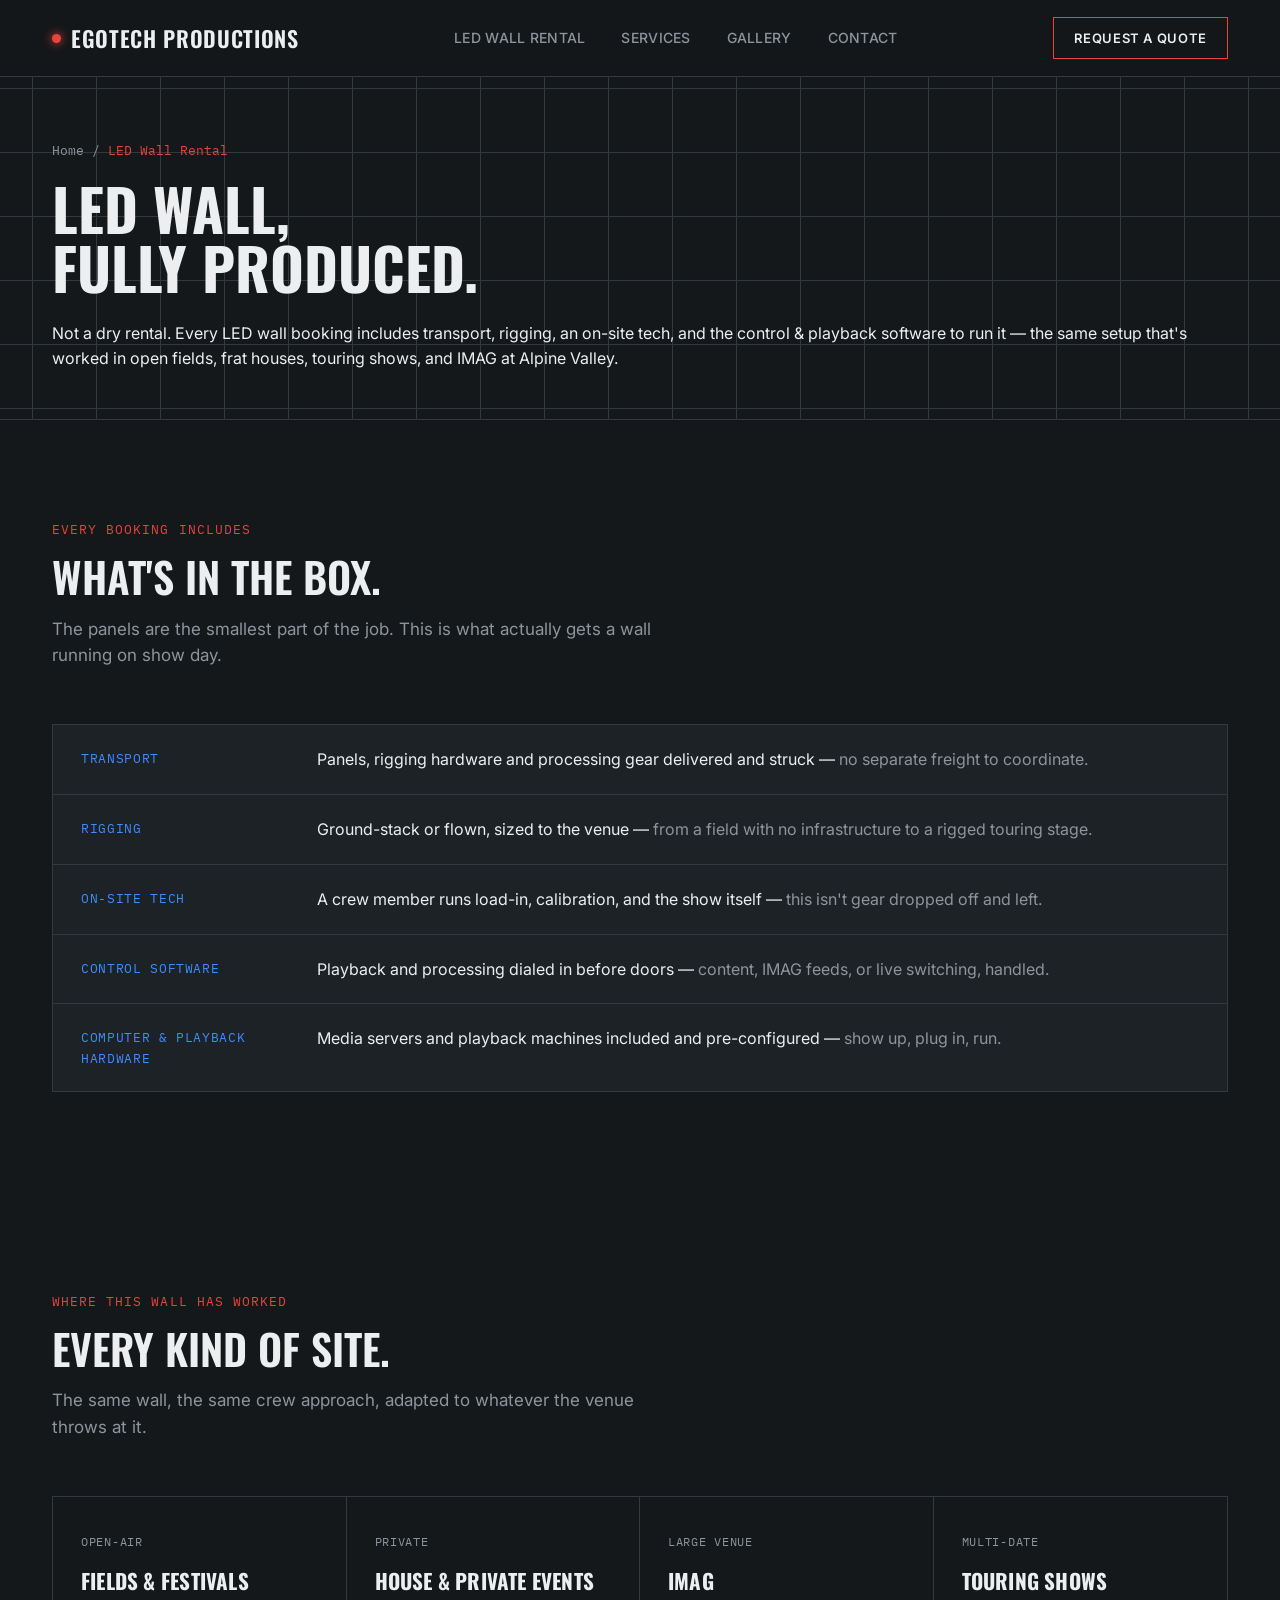
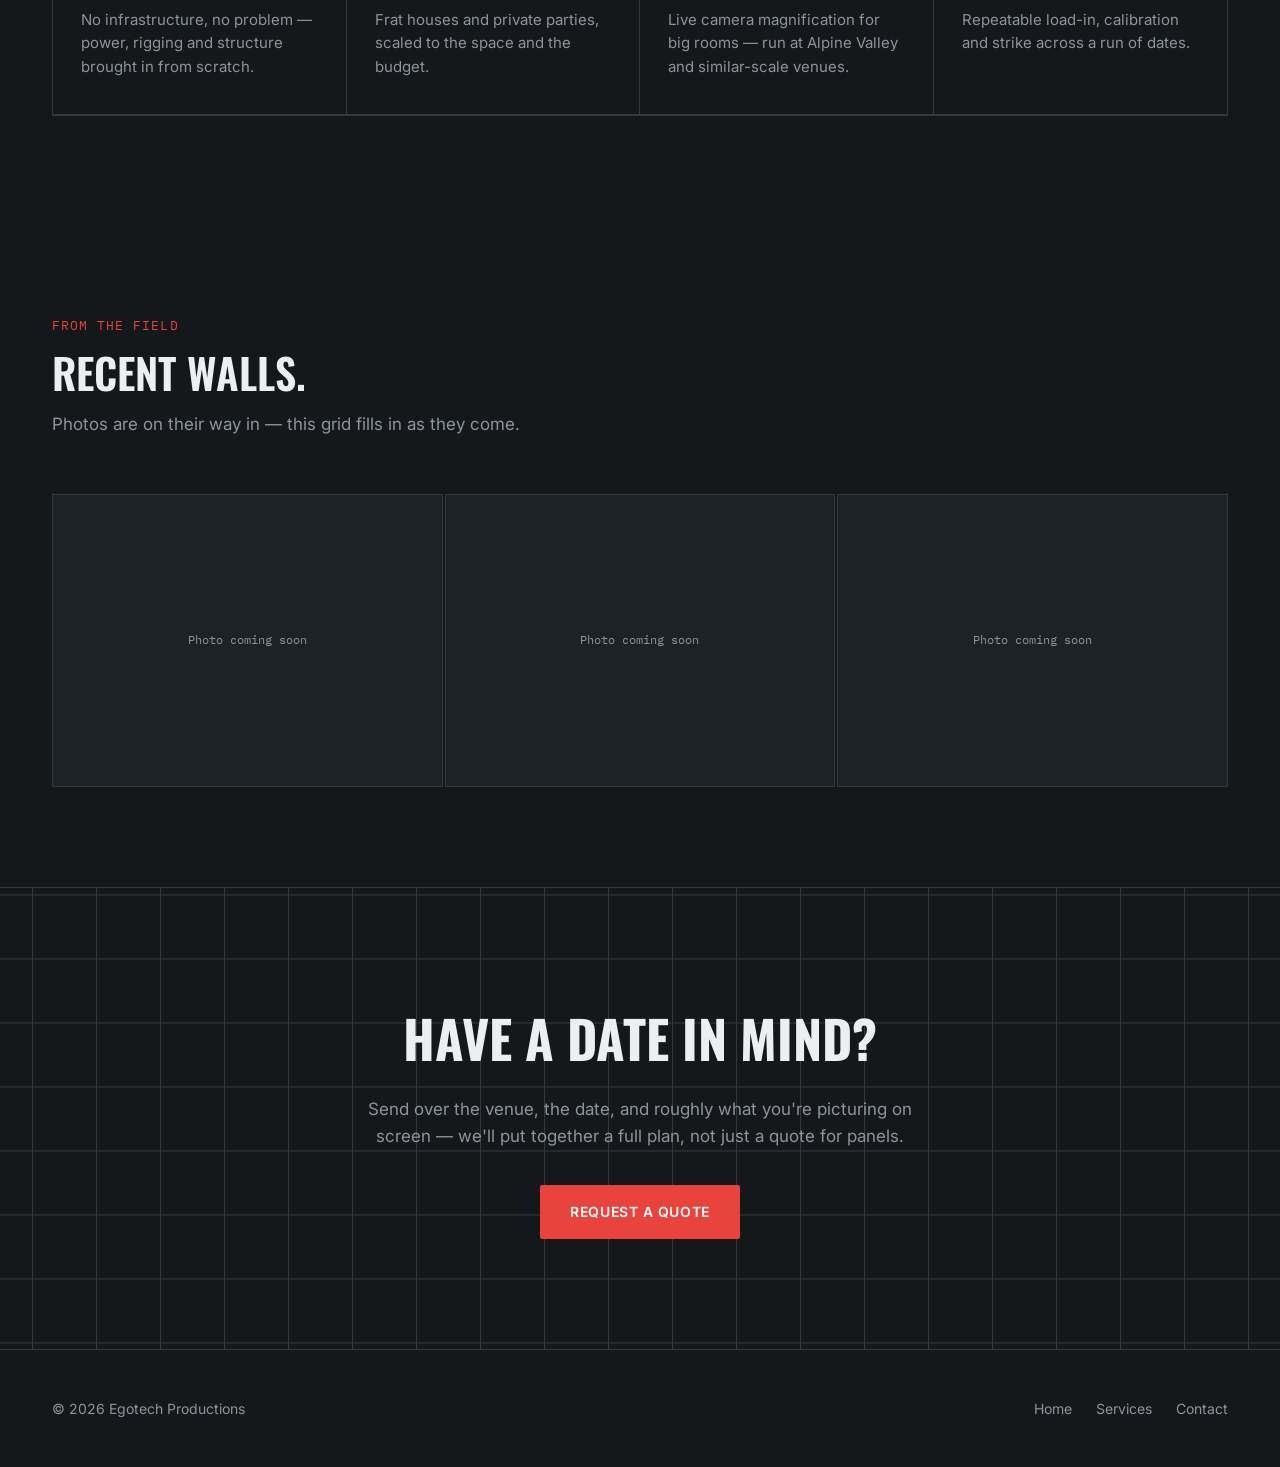
==== led-wall-rental.html @ 149dc55c "Add Egotech Productions site: home and LED wall rental pages Initial static site — landing page with" ====
<!DOCTYPE html>
<html lang="en">
<head>
<meta charset="UTF-8">
<meta name="viewport" content="width=device-width, initial-scale=1.0">
<title>LED Wall Rental — Egotech Productions</title>
<meta name="description" content="LED wall rental with transport, rigging, on-site techs and control software included. Fields, private events, frat houses, IMAG and touring shows.">
<link rel="preconnect" href="https://fonts.googleapis.com">
<link rel="preconnect" href="https://fonts.gstatic.com" crossorigin>
<link href="https://fonts.googleapis.com/css2?family=Oswald:wght@500;600;700&family=Inter:wght@400;500;600&family=IBM+Plex+Mono:wght@400;500&display=swap" rel="stylesheet">
<link rel="stylesheet" href="css/style.css">
</head>
<body>

<header>
  <nav class="wrap nav">
    <a href="index.html" class="brand"><span class="dot"></span>Egotech Productions</a>
    <div class="nav-links">
      <a href="led-wall-rental.html">LED Wall Rental</a>
      <a href="index.html#services">Services</a>
      <a href="index.html#gallery">Gallery</a>
      <a href="index.html#contact">Contact</a>
    </div>
    <a href="index.html#contact" class="nav-cta">Request a Quote</a>
  </nav>
</header>

<div class="page-head panel-grid">
  <div class="wrap">
    <div class="breadcrumb"><a href="index.html">Home</a> / <span class="current">LED Wall Rental</span></div>
    <h1>LED wall,<br>fully produced.</h1>
    <p class="lede mt-lg" style="margin-top:24px;">Not a dry rental. Every LED wall booking includes transport, rigging, an on-site tech, and the control &amp; playback software to run it &mdash; the same setup that's worked in open fields, frat houses, touring shows, and IMAG at Alpine Valley.</p>
  </div>
</div>

<section>
  <div class="wrap">
    <div class="section-head">
      <div class="section-eyebrow">Every booking includes</div>
      <h2>What's in the box.</h2>
      <p>The panels are the smallest part of the job. This is what actually gets a wall running on show day.</p>
    </div>

    <div class="included">
      <div class="included-row">
        <div class="k">Transport</div>
        <div class="v">Panels, rigging hardware and processing gear delivered and struck &mdash; <span>no separate freight to coordinate.</span></div>
      </div>
      <div class="included-row">
        <div class="k">Rigging</div>
        <div class="v">Ground-stack or flown, sized to the venue &mdash; <span>from a field with no infrastructure to a rigged touring stage.</span></div>
      </div>
      <div class="included-row">
        <div class="k">On-Site Tech</div>
        <div class="v">A crew member runs load-in, calibration, and the show itself &mdash; <span>this isn't gear dropped off and left.</span></div>
      </div>
      <div class="included-row">
        <div class="k">Control Software</div>
        <div class="v">Playback and processing dialed in before doors &mdash; <span>content, IMAG feeds, or live switching, handled.</span></div>
      </div>
      <div class="included-row">
        <div class="k">Computer &amp; Playback Hardware</div>
        <div class="v">Media servers and playback machines included and pre-configured &mdash; <span>show up, plug in, run.</span></div>
      </div>
    </div>
  </div>
</section>

<section>
  <div class="wrap">
    <div class="section-head">
      <div class="section-eyebrow">Where this wall has worked</div>
      <h2>Every kind of site.</h2>
      <p>The same wall, the same crew approach, adapted to whatever the venue throws at it.</p>
    </div>

    <div class="panels">
      <div class="panel">
        <div class="tag">Open-Air</div>
        <h3>Fields &amp; Festivals</h3>
        <p>No infrastructure, no problem &mdash; power, rigging and structure brought in from scratch.</p>
      </div>
      <div class="panel">
        <div class="tag">Private</div>
        <h3>House &amp; Private Events</h3>
        <p>Frat houses and private parties, scaled to the space and the budget.</p>
      </div>
      <div class="panel">
        <div class="tag">Large Venue</div>
        <h3>IMAG</h3>
        <p>Live camera magnification for big rooms &mdash; run at Alpine Valley and similar-scale venues.</p>
      </div>
      <div class="panel">
        <div class="tag">Multi-Date</div>
        <h3>Touring Shows</h3>
        <p>Repeatable load-in, calibration and strike across a run of dates.</p>
      </div>
    </div>
  </div>
</section>

<section id="gallery">
  <div class="wrap">
    <div class="section-head">
      <div class="section-eyebrow">From the field</div>
      <h2>Recent walls.</h2>
      <p>Photos are on their way in &mdash; this grid fills in as they come.</p>
    </div>
    <div class="gallery-grid">
      <div class="ph">Photo coming soon</div>
      <div class="ph">Photo coming soon</div>
      <div class="ph">Photo coming soon</div>
    </div>
  </div>
</section>

<section class="cta-band panel-grid">
  <div class="wrap">
    <h2>Have a date in mind?</h2>
    <p>Send over the venue, the date, and roughly what you're picturing on screen &mdash; we'll put together a full plan, not just a quote for panels.</p>
    <a href="mailto:info@egotechproductions.com" class="btn btn-primary">Request a Quote</a>
  </div>
</section>

<footer>
  <div class="wrap footer-row">
    <div>&copy; 2026 Egotech Productions</div>
    <div class="footer-links">
      <a href="index.html">Home</a>
      <a href="index.html#services">Services</a>
      <a href="index.html#contact">Contact</a>
    </div>
  </div>
</footer>

</body>
</html>
---- css/style.css ----
/* ============================================
   EGOTECH PRODUCTIONS — Design Tokens
   Grounded in the actual product: LED walls are
   built from individual physical panels bolted
   together into one image. The panel seam is the
   visual signature throughout this site.
   ============================================ */

:root {
  /* Color */
  --bg: #15181b;
  --bg-panel: #1d2226;
  --bg-panel-raised: #242a2f;
  --line: #33393f;
  --text: #eceeef;
  --text-mute: #8d949c;
  --signal: #e8433d;      /* tally-light red — rec/live indicator */
  --calib: #3f8cff;       /* calibration blue — LED wall test-pattern blue */
  --success: #3ecf8e;

  /* Type */
  --font-display: "Oswald", "Arial Narrow", sans-serif;
  --font-body: "Inter", -apple-system, BlinkMacSystemFont, sans-serif;
  --font-mono: "IBM Plex Mono", "Courier New", monospace;

  /* Layout */
  --panel-unit: 64px; /* base module size, echoes physical LED panel proportions */
  --radius: 2px;       /* road cases and panels have near-zero radius */
  --max-w: 1240px;
}

* { box-sizing: border-box; margin: 0; padding: 0; }

html { scroll-behavior: smooth; }

body {
  background: var(--bg);
  color: var(--text);
  font-family: var(--font-body);
  line-height: 1.55;
  -webkit-font-smoothing: antialiased;
}

img { max-width: 100%; display: block; }
a { color: inherit; text-decoration: none; }

.wrap {
  max-width: var(--max-w);
  margin: 0 auto;
  padding: 0 32px;
}

@media (max-width: 640px) {
  .wrap { padding: 0 20px; }
}

/* Respect reduced motion */
@media (prefers-reduced-motion: reduce) {
  *, *::before, *::after {
    animation-duration: 0.01ms !important;
    animation-iteration-count: 1 !important;
    transition-duration: 0.01ms !important;
    scroll-behavior: auto !important;
  }
}

/* ---------- Panel-seam grid signature ----------
   A literal representation of an LED wall's modular
   construction: thin seams between square panels.
   Used as a background texture and as a structural
   device (numbered "panels" instead of numbered steps). */

.panel-grid {
  background-image:
    linear-gradient(var(--line) 1px, transparent 1px),
    linear-gradient(90deg, var(--line) 1px, transparent 1px);
  background-size: var(--panel-unit) var(--panel-unit);
  background-position: center;
}

/* ---------- Header ---------- */

header {
  position: sticky;
  top: 0;
  z-index: 50;
  background: rgba(21, 24, 27, 0.92);
  backdrop-filter: blur(8px);
  border-bottom: 1px solid var(--line);
}

.nav {
  display: flex;
  align-items: center;
  justify-content: space-between;
  height: 76px;
}

.brand {
  font-family: var(--font-display);
  font-weight: 600;
  font-size: 22px;
  letter-spacing: 0.03em;
  text-transform: uppercase;
  display: flex;
  align-items: center;
  gap: 10px;
}

.brand .dot {
  width: 9px;
  height: 9px;
  background: var(--signal);
  border-radius: 50%;
  display: inline-block;
  box-shadow: 0 0 8px 1px rgba(232, 67, 61, 0.7);
}

.nav-links {
  display: flex;
  gap: 36px;
  font-size: 14px;
  letter-spacing: 0.02em;
  text-transform: uppercase;
  font-weight: 500;
}

.nav-links a { color: var(--text-mute); transition: color 0.15s ease; }
.nav-links a:hover, .nav-links a:focus-visible { color: var(--text); }

.nav-cta {
  border: 1px solid var(--signal);
  color: var(--text);
  padding: 10px 20px;
  font-size: 13px;
  text-transform: uppercase;
  letter-spacing: 0.05em;
  font-weight: 600;
  transition: background 0.15s ease;
}
.nav-cta:hover, .nav-cta:focus-visible { background: var(--signal); }

.nav-toggle { display: none; }

@media (max-width: 800px) {
  .nav-links { display: none; }
  .nav-toggle {
    display: block;
    background: none;
    border: 1px solid var(--line);
    color: var(--text);
    padding: 8px 12px;
    font-family: var(--font-mono);
  }
}

/* ---------- Hero ---------- */

.hero {
  position: relative;
  padding: 120px 0 100px;
  overflow: hidden;
}

.hero-eyebrow {
  font-family: var(--font-mono);
  font-size: 13px;
  color: var(--calib);
  letter-spacing: 0.08em;
  text-transform: uppercase;
  margin-bottom: 22px;
  display: flex;
  align-items: center;
  gap: 10px;
}

.hero-eyebrow::before {
  content: "";
  width: 22px;
  height: 1px;
  background: var(--calib);
}

.hero h1 {
  font-family: var(--font-display);
  font-weight: 600;
  text-transform: uppercase;
  font-size: clamp(42px, 7vw, 84px);
  line-height: 0.98;
  letter-spacing: 0.01em;
  max-width: 15ch;
}

.hero h1 .accent { color: var(--signal); }

.hero p.lede {
  margin-top: 28px;
  font-size: 19px;
  color: var(--text-mute);
  max-width: 52ch;
}

.hero-actions {
  margin-top: 40px;
  display: flex;
  gap: 16px;
  flex-wrap: wrap;
}

.btn {
  display: inline-block;
  padding: 16px 30px;
  font-size: 14px;
  font-weight: 600;
  letter-spacing: 0.04em;
  text-transform: uppercase;
  border-radius: var(--radius);
  transition: transform 0.12s ease, background 0.15s ease, border-color 0.15s ease;
}

.btn-primary {
  background: var(--signal);
  color: #fff;
}
.btn-primary:hover, .btn-primary:focus-visible { background: #ff5a53; transform: translateY(-1px); }

.btn-ghost {
  border: 1px solid var(--line);
  color: var(--text);
}
.btn-ghost:hover, .btn-ghost:focus-visible { border-color: var(--text-mute); }

/* ---------- Stat strip ---------- */

.stat-strip {
  border-top: 1px solid var(--line);
  border-bottom: 1px solid var(--line);
}

.stat-strip .wrap {
  display: grid;
  grid-template-columns: repeat(4, 1fr);
}

.stat {
  padding: 28px 24px;
  border-left: 1px solid var(--line);
}
.stat:first-child { border-left: none; }

.stat .num {
  font-family: var(--font-mono);
  font-size: 30px;
  color: var(--calib);
}
.stat .label {
  margin-top: 6px;
  font-size: 13px;
  color: var(--text-mute);
  text-transform: uppercase;
  letter-spacing: 0.04em;
}

@media (max-width: 700px) {
  .stat-strip .wrap { grid-template-columns: repeat(2, 1fr); }
  .stat:nth-child(3) { border-left: none; }
}

/* ---------- Section scaffolding ---------- */

section { padding: 100px 0; }

.section-head {
  max-width: 62ch;
  margin-bottom: 56px;
}

.section-eyebrow {
  font-family: var(--font-mono);
  font-size: 13px;
  color: var(--signal);
  text-transform: uppercase;
  letter-spacing: 0.08em;
  margin-bottom: 14px;
}

.section-head h2 {
  font-family: var(--font-display);
  text-transform: uppercase;
  font-weight: 600;
  font-size: clamp(28px, 4vw, 42px);
  line-height: 1.08;
}

.section-head p {
  margin-top: 16px;
  color: var(--text-mute);
  font-size: 17px;
}

/* ---------- Service panels (the panel-seam signature applied to a grid of cards) ---------- */

.panels {
  display: grid;
  grid-template-columns: repeat(4, 1fr);
  border: 1px solid var(--line);
}

.panel {
  border-right: 1px solid var(--line);
  border-bottom: 1px solid var(--line);
  padding: 36px 28px;
  position: relative;
  transition: background 0.2s ease;
}
.panel:nth-child(4n) { border-right: none; }

.panel:hover, .panel:focus-within {
  background: var(--bg-panel);
}

.panel .tag {
  font-family: var(--font-mono);
  font-size: 12px;
  color: var(--text-mute);
  text-transform: uppercase;
  letter-spacing: 0.06em;
}

.panel.flagship .tag { color: var(--signal); }

.panel h3 {
  font-family: var(--font-display);
  text-transform: uppercase;
  font-size: 21px;
  margin-top: 14px;
  letter-spacing: 0.01em;
}

.panel p {
  margin-top: 10px;
  color: var(--text-mute);
  font-size: 15px;
}

.panel a.more {
  display: inline-block;
  margin-top: 16px;
  font-size: 13px;
  font-weight: 600;
  color: var(--calib);
  text-transform: uppercase;
  letter-spacing: 0.03em;
}

@media (max-width: 900px) {
  .panels { grid-template-columns: repeat(2, 1fr); }
  .panel:nth-child(4n) { border-right: 1px solid var(--line); }
  .panel:nth-child(2n) { border-right: none; }
}
@media (max-width: 560px) {
  .panels { grid-template-columns: 1fr; }
  .panel { border-right: none !important; }
}

/* ---------- Included-in-every-wall-rental list ---------- */

.included {
  border: 1px solid var(--line);
  background: var(--bg-panel);
}

.included-row {
  display: grid;
  grid-template-columns: 220px 1fr;
  border-bottom: 1px solid var(--line);
  padding: 22px 28px;
  gap: 16px;
}
.included-row:last-child { border-bottom: none; }

.included-row .k {
  font-family: var(--font-mono);
  font-size: 13px;
  color: var(--calib);
  text-transform: uppercase;
  letter-spacing: 0.05em;
  padding-top: 2px;
}

.included-row .v { color: var(--text); font-size: 16px; }
.included-row .v span { color: var(--text-mute); }

@media (max-width: 640px) {
  .included-row { grid-template-columns: 1fr; gap: 6px; padding: 20px; }
}

/* ---------- Venue tape (marquee of places worked) ---------- */

.venue-tape {
  border-top: 1px solid var(--line);
  border-bottom: 1px solid var(--line);
  padding: 26px 0;
  overflow: hidden;
  white-space: nowrap;
}

.venue-tape .track {
  display: inline-flex;
  gap: 48px;
  animation: scroll-left 32s linear infinite;
  font-family: var(--font-mono);
  font-size: 14px;
  color: var(--text-mute);
  text-transform: uppercase;
  letter-spacing: 0.05em;
}

.venue-tape .track span.sep { color: var(--signal); }

@keyframes scroll-left {
  from { transform: translateX(0); }
  to { transform: translateX(-50%); }
}

/* ---------- Gallery ---------- */

.gallery-grid {
  display: grid;
  grid-template-columns: repeat(3, 1fr);
  gap: 2px;
}

.gallery-grid .ph {
  aspect-ratio: 4 / 3;
  background: var(--bg-panel);
  border: 1px solid var(--line);
  display: flex;
  align-items: center;
  justify-content: center;
  font-family: var(--font-mono);
  font-size: 12px;
  color: var(--text-mute);
  text-align: center;
  padding: 10px;
}

@media (max-width: 700px) {
  .gallery-grid { grid-template-columns: repeat(2, 1fr); }
}

/* ---------- CTA band ---------- */

.cta-band {
  border-top: 1px solid var(--line);
  text-align: center;
  padding: 110px 0;
}

.cta-band h2 {
  font-family: var(--font-display);
  text-transform: uppercase;
  font-size: clamp(30px, 5vw, 52px);
}

.cta-band p {
  margin: 18px auto 36px;
  color: var(--text-mute);
  max-width: 50ch;
  font-size: 17px;
}

/* ---------- Footer ---------- */

footer {
  border-top: 1px solid var(--line);
  padding: 48px 0;
}

.footer-row {
  display: flex;
  justify-content: space-between;
  align-items: center;
  flex-wrap: wrap;
  gap: 20px;
  font-size: 14px;
  color: var(--text-mute);
}

.footer-links { display: flex; gap: 24px; }

/* ---------- Breadcrumb / page header for inner pages ---------- */

.page-head {
  padding: 64px 0 48px;
  border-bottom: 1px solid var(--line);
}

.breadcrumb {
  font-family: var(--font-mono);
  font-size: 13px;
  color: var(--text-mute);
  margin-bottom: 18px;
}
.breadcrumb .current { color: var(--signal); }

.page-head h1 {
  font-family: var(--font-display);
  text-transform: uppercase;
  font-size: clamp(34px, 6vw, 58px);
  line-height: 1.02;
}

/* ---------- Utility ---------- */

.mono { font-family: var(--font-mono); }
.mt-lg { margin-top: 64px; }
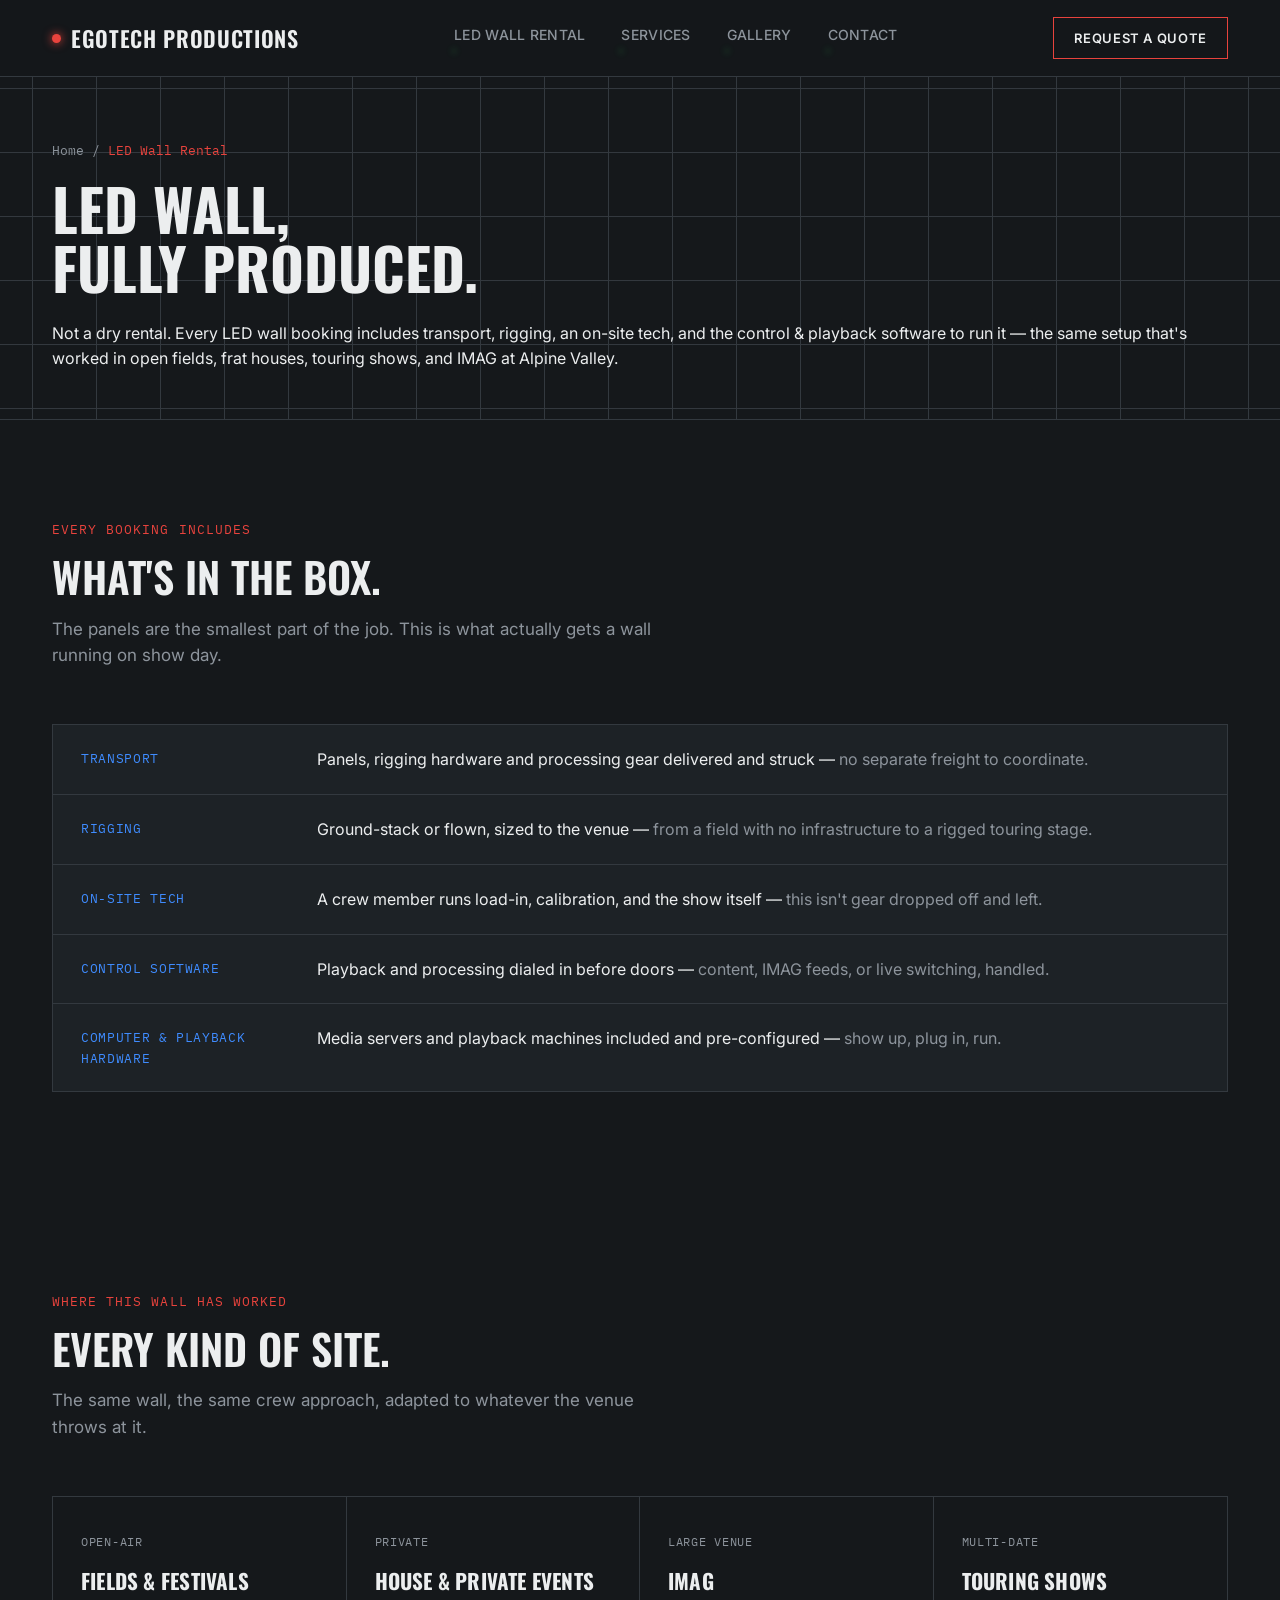
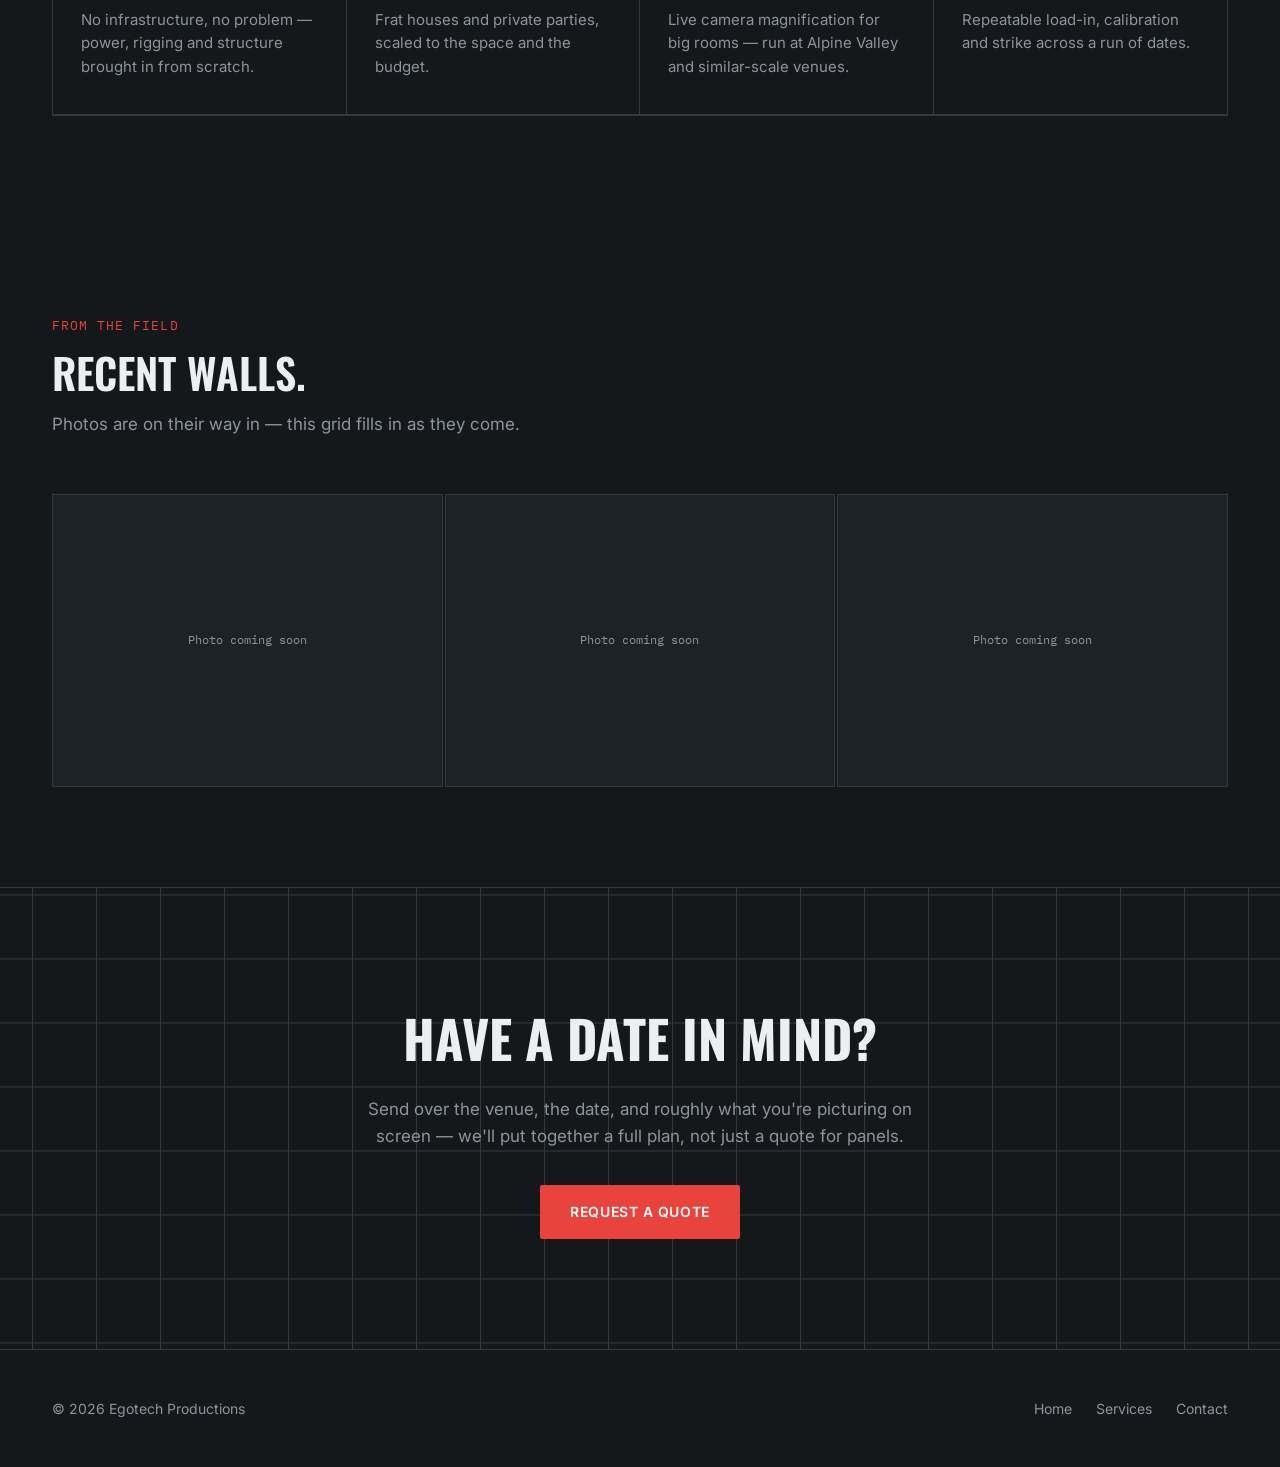
==== commit f73539b8: "Add laser green accent to nav and header Introduces a --laser token (#39ff6a) used for an underline " ====
--- a/led-wall-rental.html
+++ b/led-wall-rental.html
@@ -13,6 +13,7 @@
 <body>
 
 <header>
+  <div class="laser-sweep"></div>
   <nav class="wrap nav">
     <a href="index.html" class="brand"><span class="dot"></span>Egotech Productions</a>
     <div class="nav-links">
--- a/css/style.css
+++ b/css/style.css
@@ -16,6 +16,7 @@
   --text-mute: #8d949c;
   --signal: #e8433d;      /* tally-light red — rec/live indicator */
   --calib: #3f8cff;       /* calibration blue — LED wall test-pattern blue */
+  --laser: #39ff6a;       /* laser green — nod to the laser rig / "Laser Bob" */
   --success: #3ecf8e;
 
   /* Type */
@@ -125,8 +126,48 @@
   font-weight: 500;
 }
 
-.nav-links a { color: var(--text-mute); transition: color 0.15s ease; }
+.nav-links a {
+  position: relative;
+  color: var(--text-mute);
+  padding-bottom: 6px;
+  transition: color 0.15s ease;
+}
+.nav-links a::after {
+  content: "";
+  position: absolute;
+  left: 0;
+  bottom: 0;
+  width: 0;
+  height: 1.5px;
+  background: var(--laser);
+  box-shadow: 0 0 6px 0.5px rgba(57, 255, 106, 0.85);
+  transition: width 0.22s ease-out;
+}
 .nav-links a:hover, .nav-links a:focus-visible { color: var(--text); }
+.nav-links a:hover::after, .nav-links a:focus-visible::after { width: 100%; }
+
+/* ---------- Laser sweep — a single pass across the header on load ---------- */
+
+.laser-sweep {
+  position: absolute;
+  top: 0;
+  left: -15%;
+  width: 12%;
+  height: 1px;
+  pointer-events: none;
+  background: linear-gradient(90deg, transparent, var(--laser) 45%, var(--laser) 55%, transparent);
+  box-shadow: 0 0 8px 1px rgba(57, 255, 106, 0.9);
+  opacity: 0;
+  animation: laser-sweep-run 2.4s ease-in-out 0.4s 1 both;
+}
+
+@keyframes laser-sweep-run {
+  0%   { left: -15%; opacity: 0; }
+  6%   { opacity: 1; }
+  55%  { opacity: 0.9; }
+  90%  { opacity: 0; }
+  100% { left: 105%; opacity: 0; }
+}
 
 .nav-cta {
   border: 1px solid var(--signal);
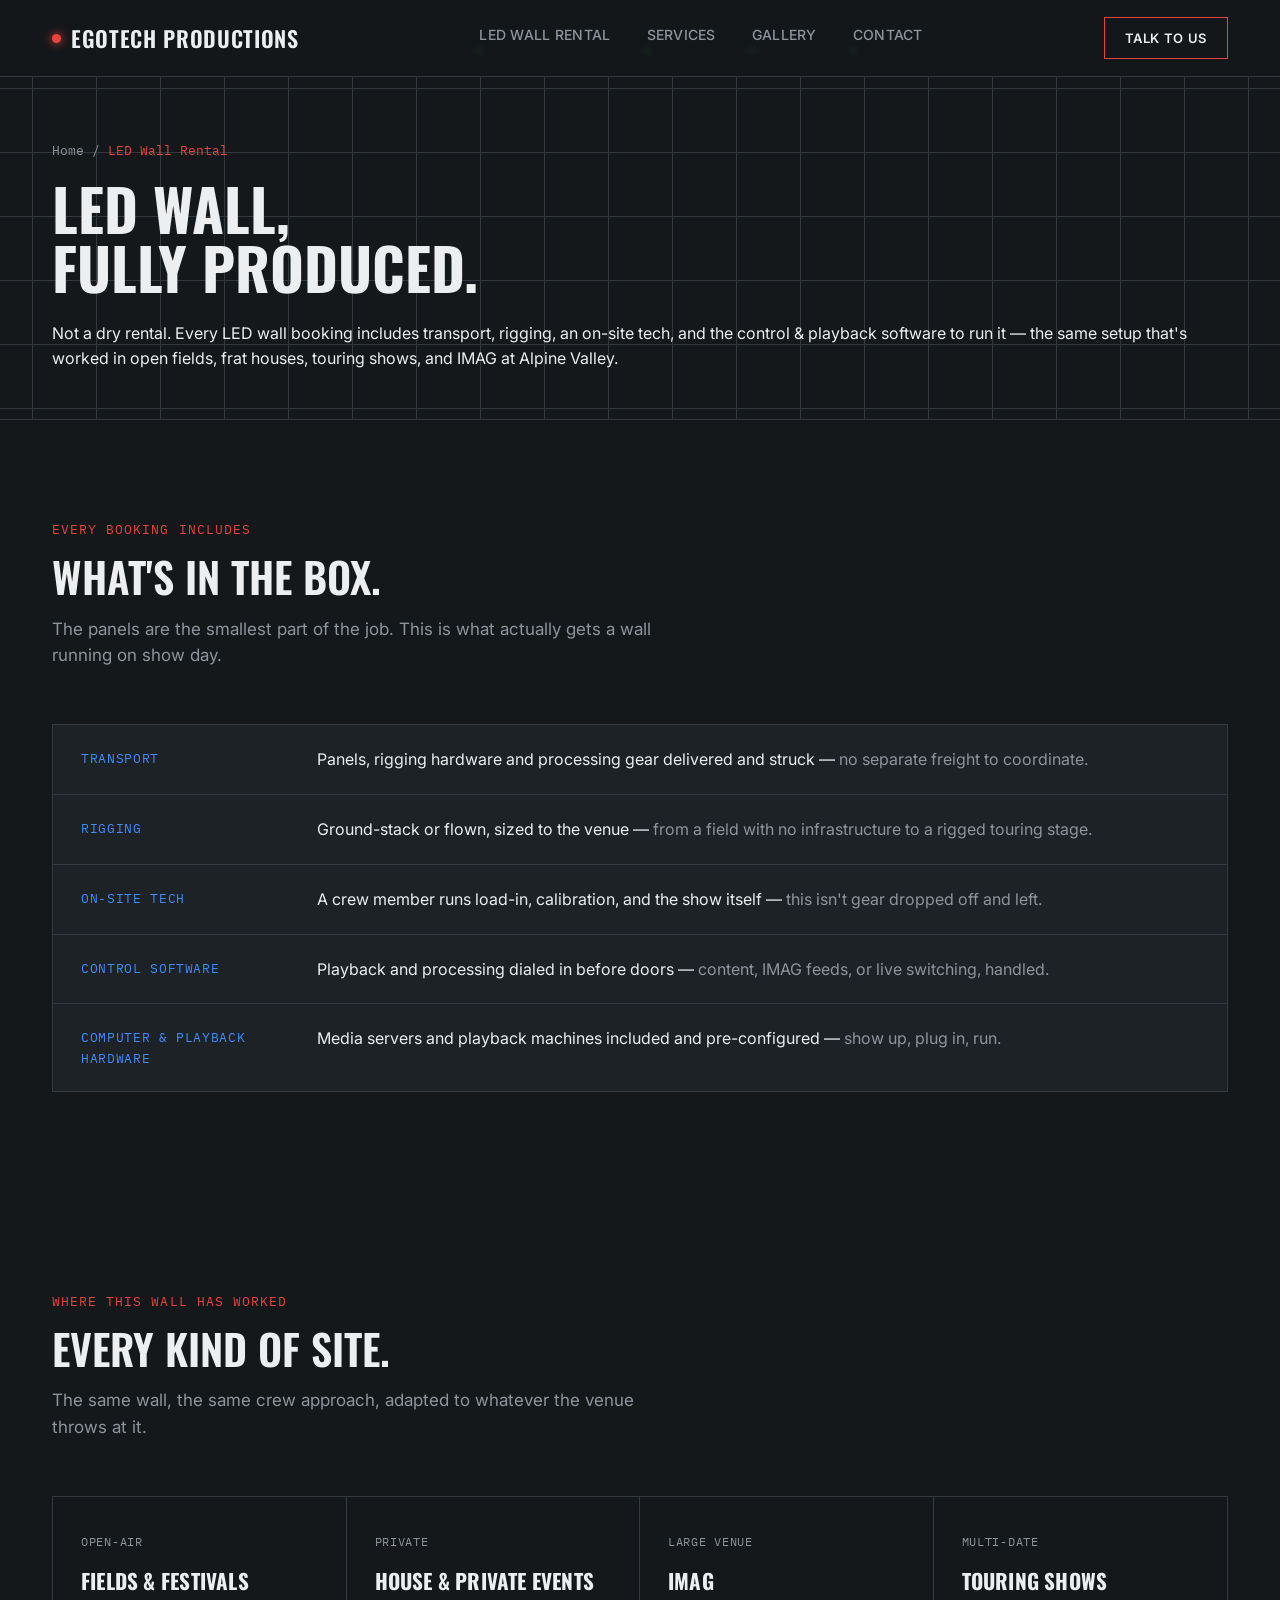
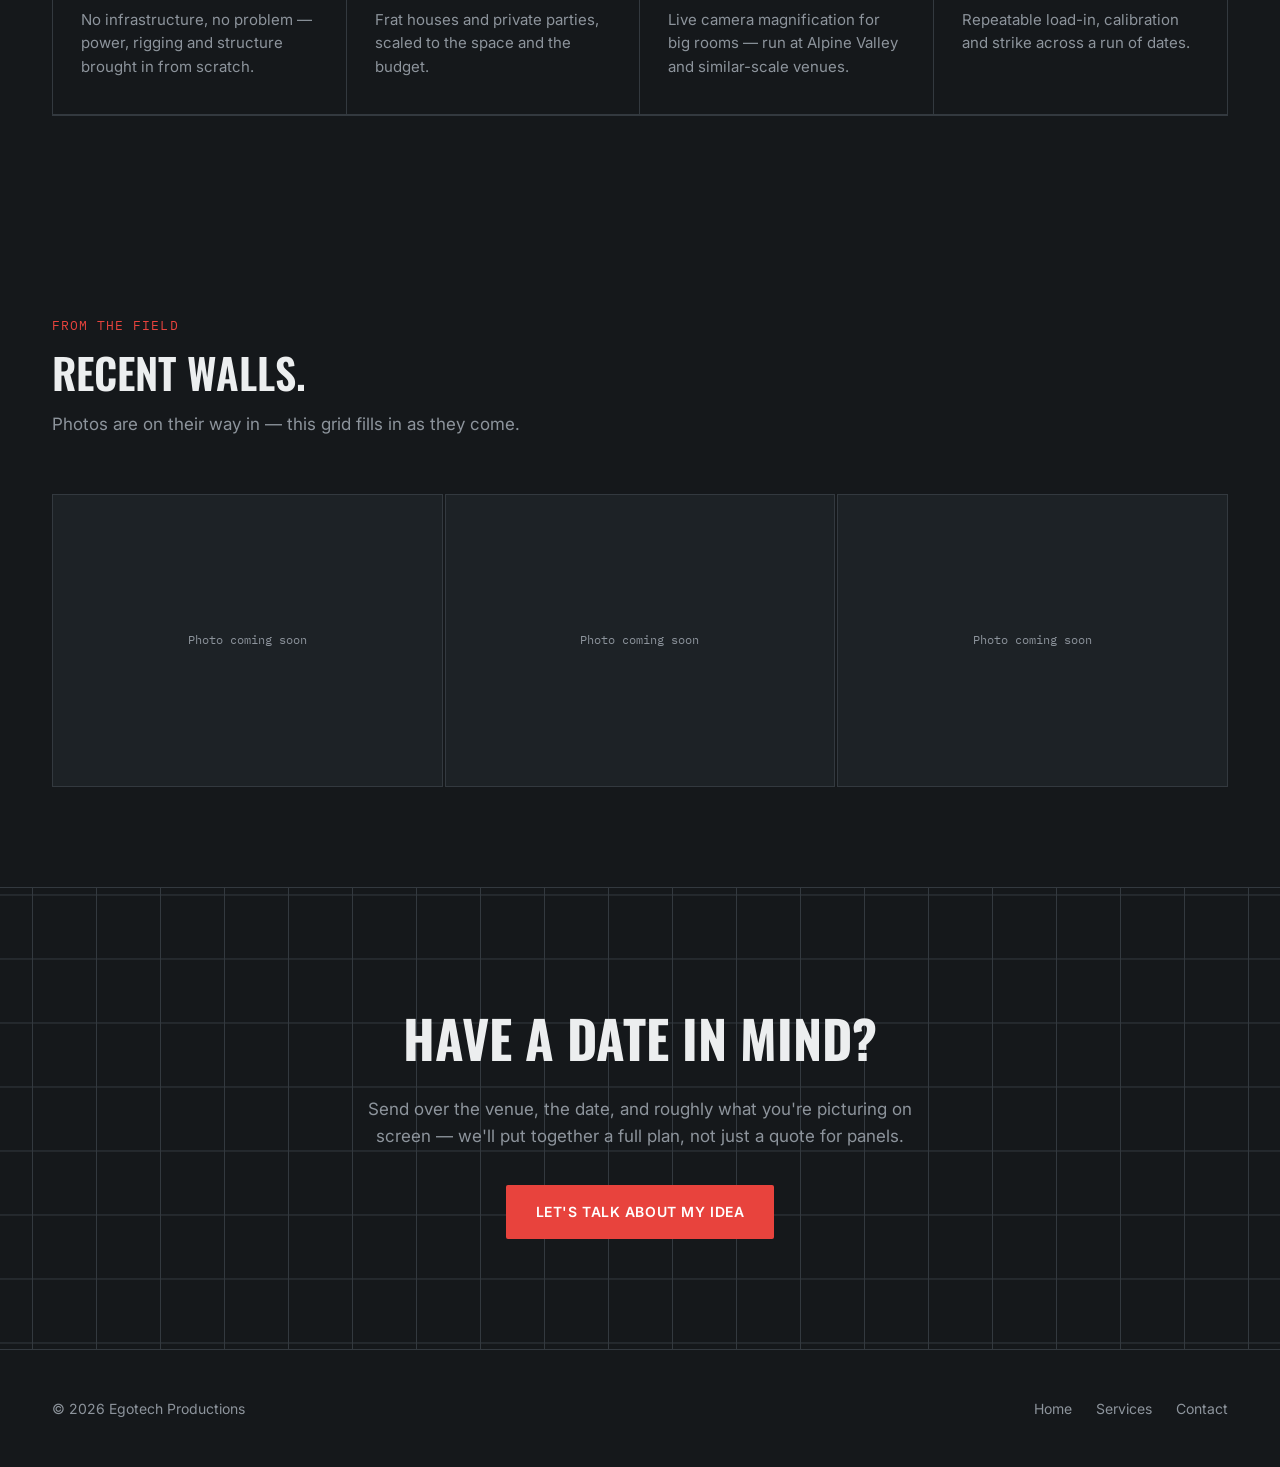
==== commit 927049b4: "Reword the quote buttons around the conversation Nav reads Talk to Us; the hero and closing calls to" ====
--- a/led-wall-rental.html
+++ b/led-wall-rental.html
@@ -22,7 +22,7 @@
       <a href="index.html#gallery">Gallery</a>
       <a href="index.html#contact">Contact</a>
     </div>
-    <a href="index.html#contact" class="nav-cta">Request a Quote</a>
+    <a href="index.html#contact" class="nav-cta">Talk to Us</a>
   </nav>
 </header>
 
@@ -119,7 +119,7 @@
   <div class="wrap">
     <h2>Have a date in mind?</h2>
     <p>Send over the venue, the date, and roughly what you're picturing on screen &mdash; we'll put together a full plan, not just a quote for panels.</p>
-    <a href="mailto:info@egotechproductions.com" class="btn btn-primary">Request a Quote</a>
+    <a href="mailto:info@egotechproductions.com" class="btn btn-primary">Let's Talk About My Idea</a>
   </div>
 </section>
 
--- a/css/style.css
+++ b/css/style.css
@@ -88,6 +88,7 @@
   background: rgba(21, 24, 27, 0.92);
   backdrop-filter: blur(8px);
   border-bottom: 1px solid var(--line);
+  overflow: hidden;   /* contains the laser sweep as it exits right */
 }
 
 .nav {
@@ -169,6 +170,9 @@
   100% { left: 105%; opacity: 0; }
 }
 
+/* Second pass along the venue tape's top edge, trailing the header sweep. */
+.laser-sweep-tape { animation-delay: 0.8s; }
+
 .nav-cta {
   border: 1px solid var(--signal);
   color: var(--text);
@@ -394,14 +398,24 @@
   letter-spacing: 0.03em;
 }
 
+/* The why section runs three panels, not four, so it gets its own column count. */
+#why .panels { grid-template-columns: repeat(3, 1fr); }
+#why .panel:nth-child(3n) { border-right: none; }
+
 @media (max-width: 900px) {
   .panels { grid-template-columns: repeat(2, 1fr); }
   .panel:nth-child(4n) { border-right: 1px solid var(--line); }
   .panel:nth-child(2n) { border-right: none; }
+
+  #why .panels { grid-template-columns: repeat(2, 1fr); }
+  #why .panel:nth-child(2n) { border-right: none; }
+  #why .panel:nth-child(3) { grid-column: 1 / -1; }   /* fills the odd row */
 }
 @media (max-width: 560px) {
   .panels { grid-template-columns: 1fr; }
   .panel { border-right: none !important; }
+
+  #why .panels { grid-template-columns: 1fr; }
 }
 
 /* ---------- Included-in-every-wall-rental list ---------- */
@@ -439,11 +453,33 @@
 /* ---------- Venue tape (marquee of places worked) ---------- */
 
 .venue-tape {
+  position: relative;   /* containing block for the laser sweep */
   border-top: 1px solid var(--line);
   border-bottom: 1px solid var(--line);
   padding: 26px 0;
   overflow: hidden;
+  display: flex;
+  align-items: center;
+  gap: 28px;
+}
+
+.venue-tape-label {
+  flex-shrink: 0;
+  padding-left: 32px;
+  padding-right: 24px;
+  border-right: 1px solid var(--line);
+  font-family: var(--font-mono);
+  font-size: 13px;
+  color: var(--calib);
+  text-transform: uppercase;
+  letter-spacing: 0.05em;
   white-space: nowrap;
+}
+
+.venue-tape-scroll {
+  overflow: hidden;
+  white-space: nowrap;
+  flex: 1;
 }
 
 .venue-tape .track {
@@ -462,6 +498,10 @@
 @keyframes scroll-left {
   from { transform: translateX(0); }
   to { transform: translateX(-50%); }
+}
+
+@media (max-width: 640px) {
+  .venue-tape-label { padding-left: 20px; padding-right: 16px; font-size: 11px; }
 }
 
 /* ---------- Gallery ---------- */
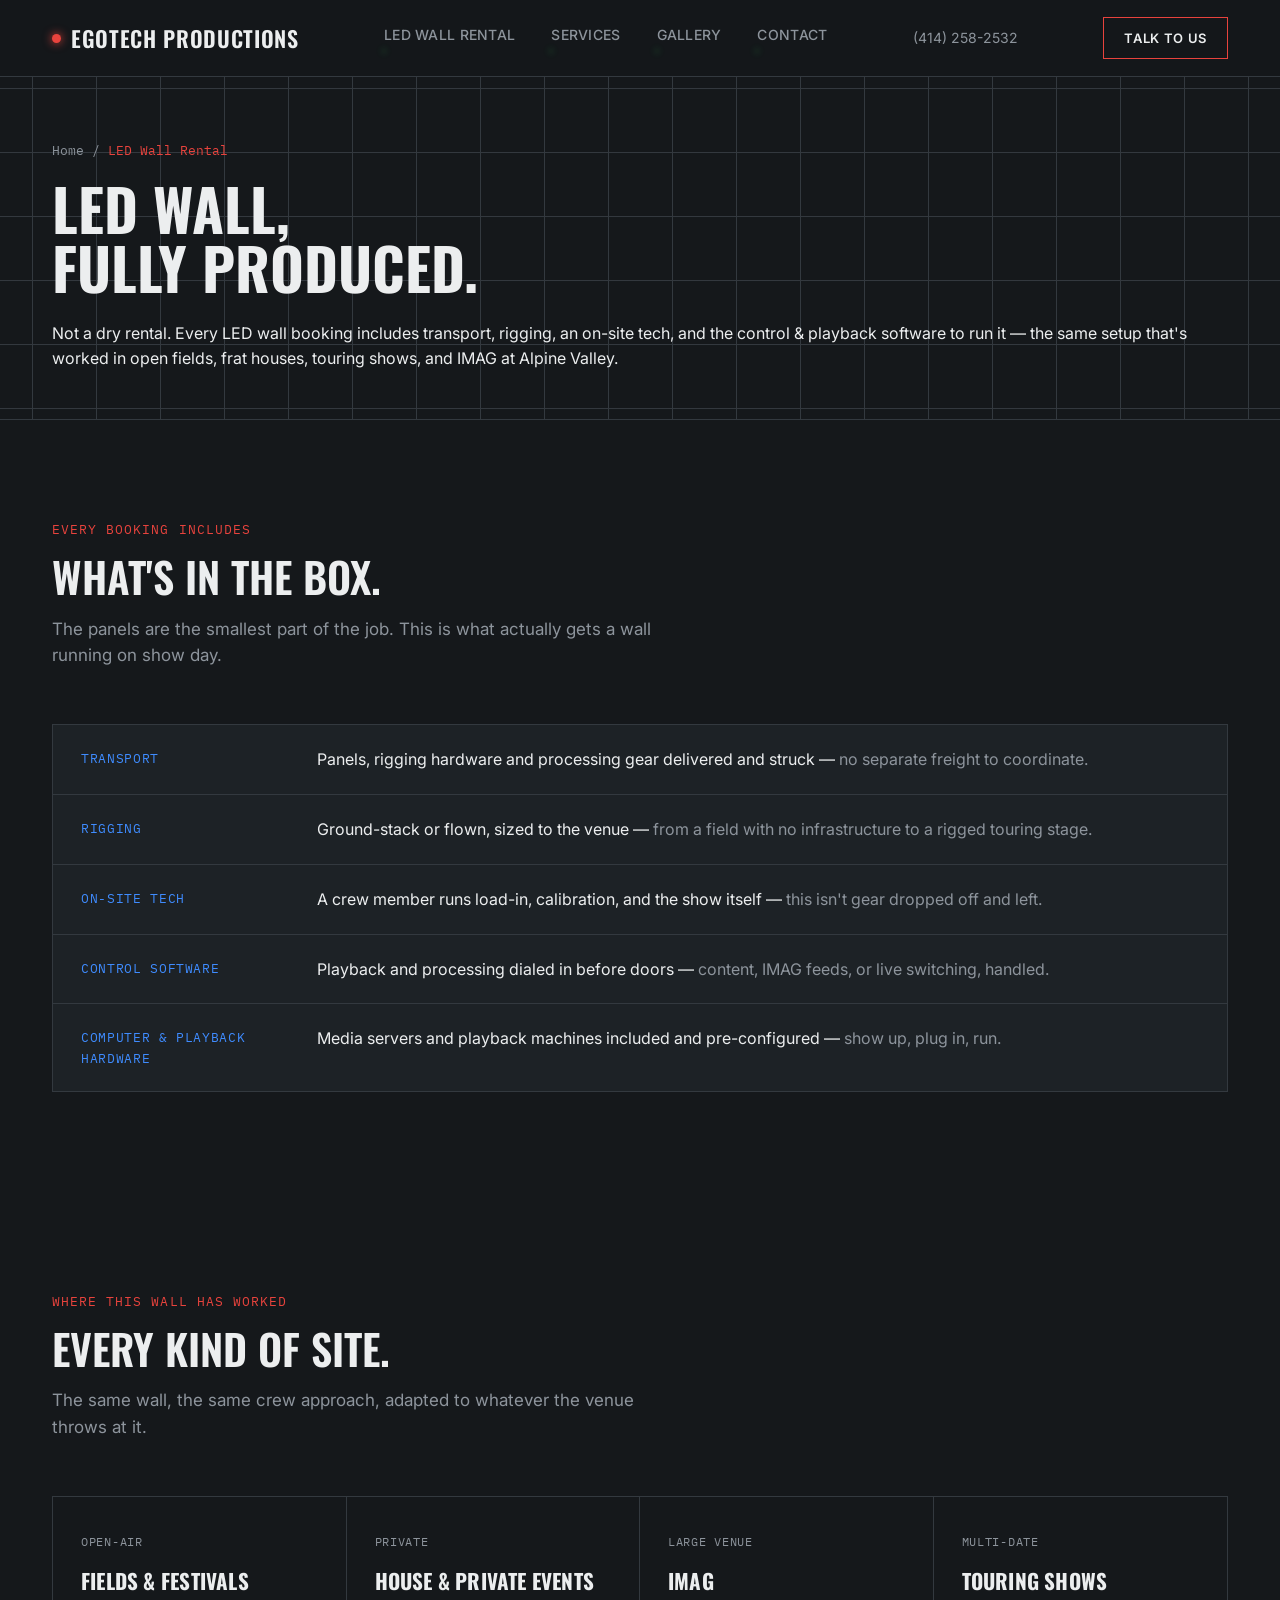
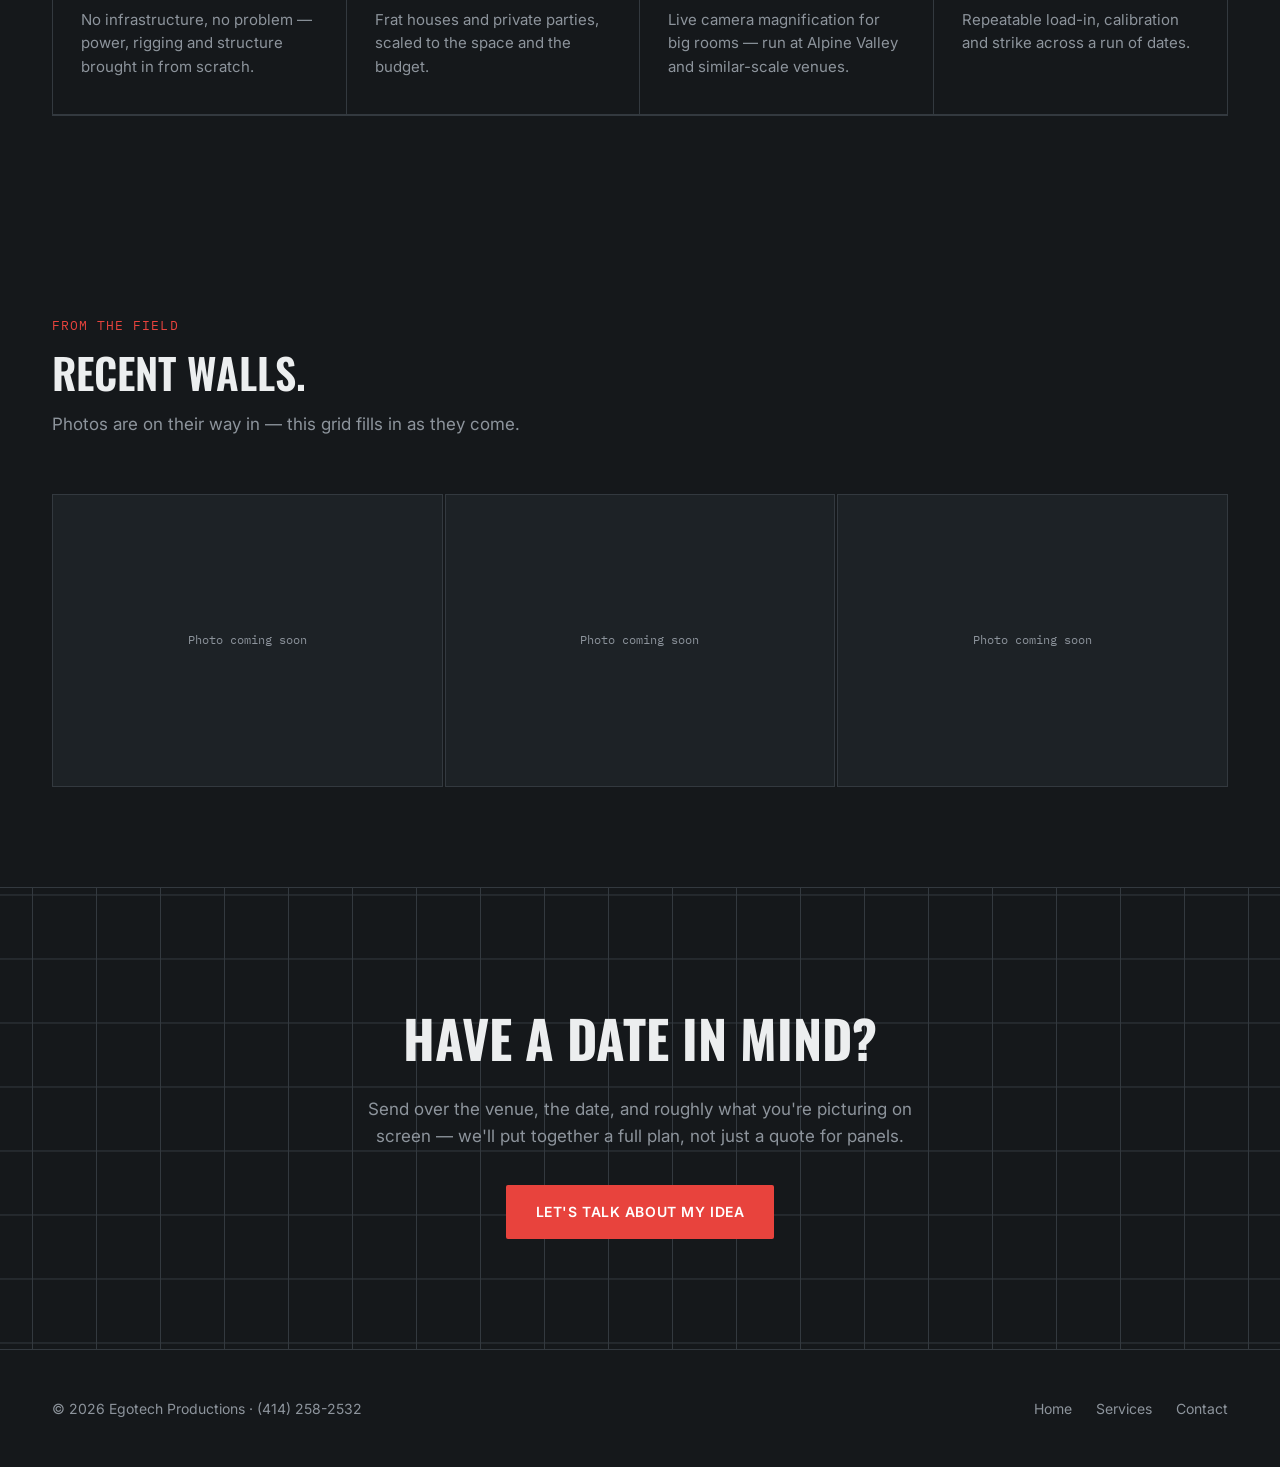
==== commit e9a4acdd: "Add the phone number to the LED wall page Same nav and footer treatment as the home page, so the hea" ====
--- a/led-wall-rental.html
+++ b/led-wall-rental.html
@@ -22,6 +22,7 @@
       <a href="index.html#gallery">Gallery</a>
       <a href="index.html#contact">Contact</a>
     </div>
+    <a href="tel:+14142582532" class="nav-phone">(414) 258-2532</a>
     <a href="index.html#contact" class="nav-cta">Talk to Us</a>
   </nav>
 </header>
@@ -119,13 +120,13 @@
   <div class="wrap">
     <h2>Have a date in mind?</h2>
     <p>Send over the venue, the date, and roughly what you're picturing on screen &mdash; we'll put together a full plan, not just a quote for panels.</p>
-    <a href="mailto:info@egotechproductions.com" class="btn btn-primary">Let's Talk About My Idea</a>
+    <a href="mailto:info@egotechproductions.com?subject=LED%20wall%20rental%20-%20let%27s%20talk%20about%20my%20idea&amp;body=Date%3A%0D%0A%0D%0AVenue%20%2F%20location%3A%0D%0A%0D%0ARough%20screen%20size%20or%20space%3A%0D%0A%0D%0AWhat%20I%27m%20picturing%3A%0D%0A" class="btn btn-primary">Let's Talk About My Idea</a>
   </div>
 </section>
 
 <footer>
   <div class="wrap footer-row">
-    <div>&copy; 2026 Egotech Productions</div>
+    <div>&copy; 2026 Egotech Productions &middot; <a href="tel:+14142582532">(414) 258-2532</a></div>
     <div class="footer-links">
       <a href="index.html">Home</a>
       <a href="index.html#services">Services</a>
--- a/css/style.css
+++ b/css/style.css
@@ -173,6 +173,14 @@
 /* Second pass along the venue tape's top edge, trailing the header sweep. */
 .laser-sweep-tape { animation-delay: 0.8s; }
 
+/* Plain text, pitched to match the nav links rather than the CTA button. */
+.nav-phone {
+  font-size: 14px;
+  color: var(--text-mute);
+  transition: color 0.15s ease;
+}
+.nav-phone:hover, .nav-phone:focus-visible { color: var(--text); }
+
 .nav-cta {
   border: 1px solid var(--signal);
   color: var(--text);
@@ -233,7 +241,7 @@
   font-size: clamp(42px, 7vw, 84px);
   line-height: 0.98;
   letter-spacing: 0.01em;
-  max-width: 15ch;
+  max-width: 17ch;   /* fits the accent phrase on one line at full size */
 }
 
 .hero h1 .accent { color: var(--signal); }
